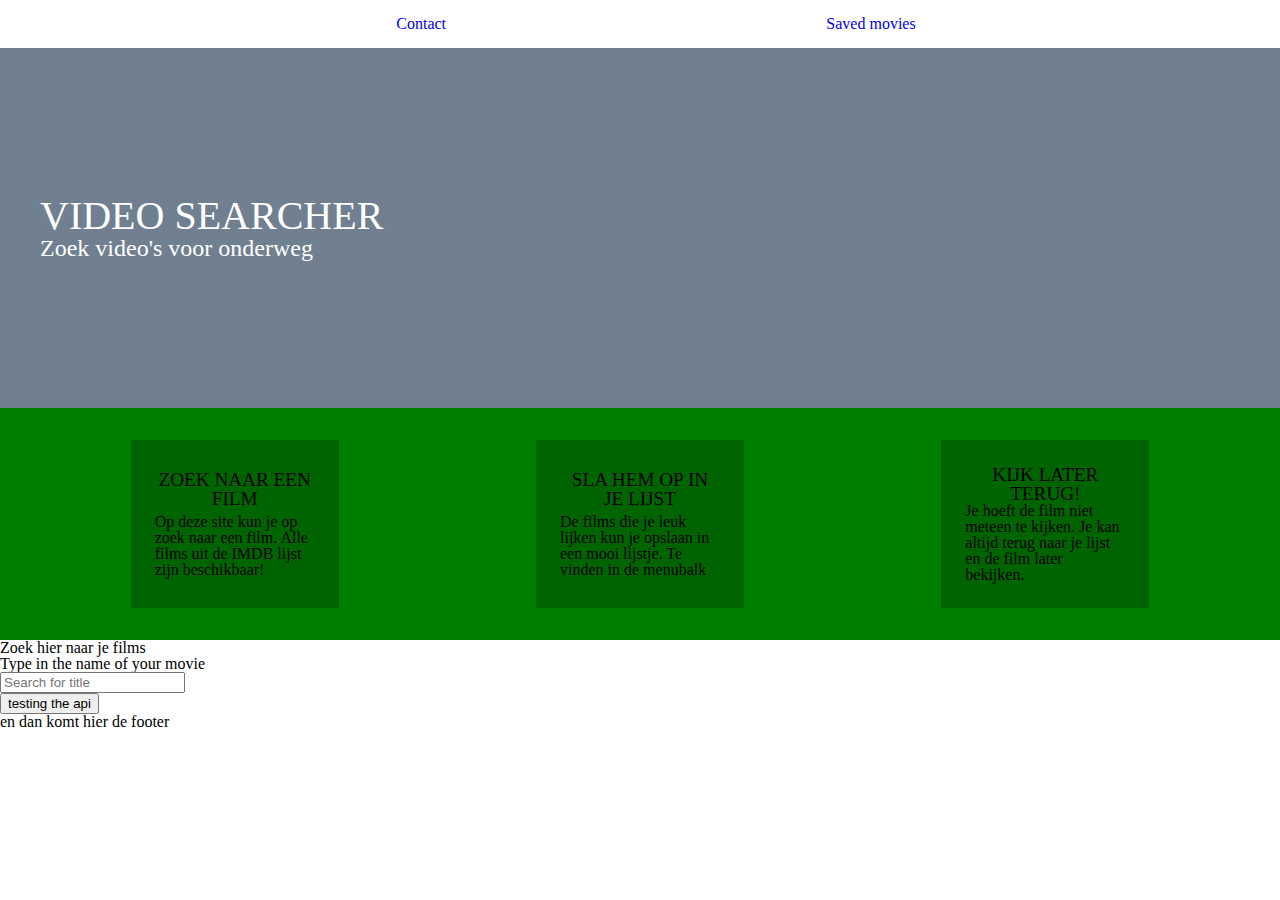
==== index.html @ 5a3d6215 "first commit" ====
<!DOCTYPE html>
<html>
<head>
  <meta charset="utf-8">
  <meta http-equiv="X-UA-Compatible" content="IE=edge">
  <meta name="viewport" content="width=device-width, initial-scale=1">
  <meta name="description" content="Resit for frontend development course CMD">
  <meta name="author" content="Marcel Fleuren">
  <title>Frontend development Resit</title>
  <link rel="stylesheet" href="./main.css">
</head>
  <nav>
    <ul><a href="contact.html">Contact</a></ul>
    <ul><a href="saved.html">Saved movies</a></ul>
  </nav>
  <header>
    <h1>Video searcher</h1>
    <h2>Zoek video's voor onderweg</h2>
  </header>
<body>
  <section>
    <article>
      <h3>Zoek naar een film</h3>
      <p>Op deze site kun je op zoek naar een film. Alle films uit de IMDB lijst zijn beschikbaar!</p>
    </article>
    <article>
      <h3>Sla hem op in je lijst</h3> 
      <p>De films die je leuk lijken kun je opslaan in een mooi lijstje. Te vinden in de menubalk</p>
    </article>
    <article>
      <h3>Kijk later terug!</h3>
      <p>Je hoeft de film niet meteen te kijken. Je kan altijd terug naar je lijst en de film later bekijken.</p>
    </article>
  </section>
  <main>
    <section>
      <h4>Zoek hier naar je films</h4>
      <form action="">
        <fieldset>
          <legend>Type in the name of your movie</legend>
          <input type="text" id="value" name="searchMovie" placeholder="Search for title">
        </fieldset>
      </form>
      <button id="clickMe">testing the api</button>
      <ul id="movieList">
      </ul>
    </section>
  </main>
  <script src="./script.js"></script>
</body>
<footer>
  <p>en dan komt hier de footer</p>
</footer>
</html>
---- main.css ----
/* http://meyerweb.com/eric/tools/css/reset/ 
   v2.0 | 20110126
   License: none (public domain)
*/
html, body, div, span, applet, object, iframe,
h1, h2, h3, h4, h5, h6, p, blockquote, pre,
a, abbr, acronym, address, big, cite, code,
del, dfn, em, img, ins, kbd, q, s, samp,
small, strike, strong, sub, sup, tt, var,
b, u, i, center,
dl, dt, dd, ol, ul, li,
fieldset, form, label, legend,
table, caption, tbody, tfoot, thead, tr, th, td,
article, aside, canvas, details, embed, 
figure, figcaption, footer, header, hgroup, 
menu, nav, output, ruby, section, summary,
time, mark, audio, video {
	margin: 0;
	padding: 0;
	border: 0;
	font-size: 100%;
	font: inherit;
	vertical-align: baseline;
}
/* HTML5 display-role reset for older browsers */
article, aside, details, figcaption, figure, 
footer, header, hgroup, menu, nav, section {
	display: block;
}
body {
	line-height: 1;
}
ol, ul {
	list-style: none;
}
blockquote, q {
	quotes: none;
}
blockquote:before, blockquote:after,
q:before, q:after {
	content: '';
	content: none;
}
table {
	border-collapse: collapse;
	border-spacing: 0;
}
/* // end of css reset */
:root {
  --main-bg-color: #708090;
}

html {
  font-size: 16px;
}
nav { 
  display: flex; 
  justify-content: space-evenly;
  width: 100%;
  padding: 1em;
}
h1 {
  font-size: 2.5rem;
  text-transform: uppercase;
  color: white;
}
h2 {
  font-size: 1.5rem;
  color: white;
}
nav > ul > li {
  list-style-type: none;
}
nav > ul > a {
  text-decoration: none;
}
header { 
  background-color: var(--main-bg-color);
  height: 17.5rem;
  width: 100%;
  padding: 2.5rem;
  display: flex;
  flex-direction: column;
  justify-content: center;
}
body > section {
  display: flex;
  flex-wrap: wrap;
  justify-content: space-around;
  padding: 2rem;
  background-color: green;
}
article { 
  padding: 1.5rem;
  width: 10rem;
  height: 7.5rem;
  display: flex;
  flex-direction: column;
  justify-content: space-evenly;
  background-color: darkgreen;
}
h3:first-child {
 text-align: center;
 font-size: 1.2rem;
 text-transform: uppercase;
}
.spinner {
  width: 40px;
  height: 40px;
  background-color: var(--main-bg-color);
  margin: 100px auto;
  -webkit-animation: sk-rotateplane 1.2s infinite ease-in-out;
  animation: sk-rotateplane 1.2s infinite ease-in-out;
}
@-webkit-keyframes sk-rotateplane {
  0% { -webkit-transform: perspective(120px) }
  50% { -webkit-transform: perspective(120px) rotateY(180deg) }
  100% { -webkit-transform: perspective(120px) rotateY(180deg)  rotateX(180deg) }
}
@keyframes sk-rotateplane {
  0% {
    transform: perspective(120px) rotateX(0deg) rotateY(0deg);
    -webkit-transform: perspective(120px) rotateX(0deg) rotateY(0deg)
  } 50% {
    transform: perspective(120px) rotateX(-180.1deg) rotateY(0deg);
    -webkit-transform: perspective(120px) rotateX(-180.1deg) rotateY(0deg)
  } 100% {
    transform: perspective(120px) rotateX(-180deg) rotateY(-179.9deg);
    -webkit-transform: perspective(120px) rotateX(-180deg) rotateY(-179.9deg);
  }
}
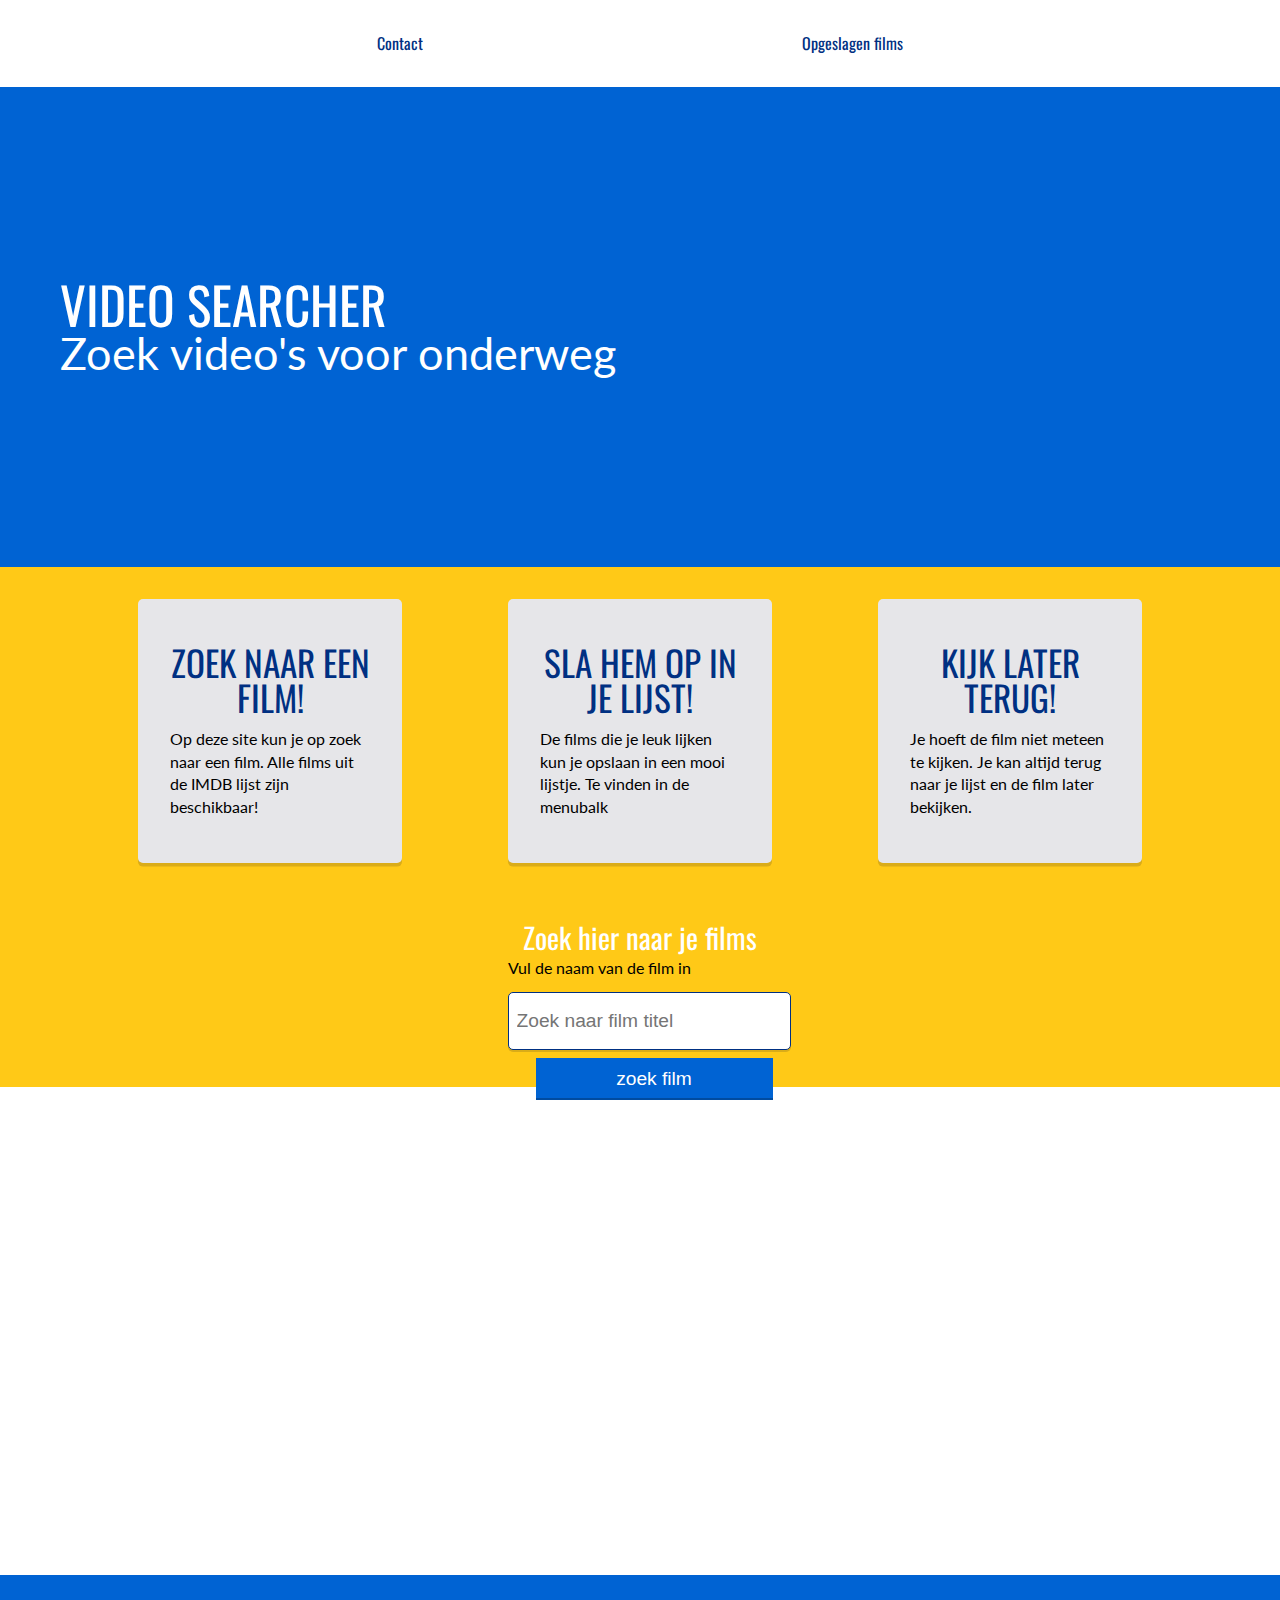
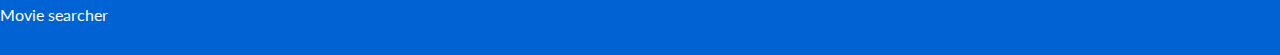
==== commit 7c867e67: "added some styles" ====
--- a/index.html
+++ b/index.html
@@ -6,12 +6,15 @@
   <meta name="viewport" content="width=device-width, initial-scale=1">
   <meta name="description" content="Resit for frontend development course CMD">
   <meta name="author" content="Marcel Fleuren">
+  <link href="https://fonts.googleapis.com/css?family=Lato|Oswald:400,500&display=swap" rel="stylesheet">
+  <link rel="stylesheet" href="./main.css">
   <title>Frontend development Resit</title>
-  <link rel="stylesheet" href="./main.css">
 </head>
   <nav>
-    <ul><a href="contact.html">Contact</a></ul>
-    <ul><a href="saved.html">Saved movies</a></ul>
+    <ul>
+      <li><a href="contact.html">Contact</a></li>
+      <li><a href="saved.html">Opgeslagen films</a></li>
+    </ul>
   </nav>
   <header>
     <h1>Video searcher</h1>
@@ -20,11 +23,11 @@
 <body>
   <section>
     <article>
-      <h3>Zoek naar een film</h3>
+      <h3>Zoek naar een film!</h3>
       <p>Op deze site kun je op zoek naar een film. Alle films uit de IMDB lijst zijn beschikbaar!</p>
     </article>
     <article>
-      <h3>Sla hem op in je lijst</h3> 
+      <h3>Sla hem op in je lijst!</h3> 
       <p>De films die je leuk lijken kun je opslaan in een mooi lijstje. Te vinden in de menubalk</p>
     </article>
     <article>
@@ -34,21 +37,27 @@
   </section>
   <main>
     <section>
-      <h4>Zoek hier naar je films</h4>
-      <form action="">
-        <fieldset>
-          <legend>Type in the name of your movie</legend>
-          <input type="text" id="value" name="searchMovie" placeholder="Search for title">
-        </fieldset>
-      </form>
-      <button id="clickMe">testing the api</button>
-      <ul id="movieList">
-      </ul>
+      <header>
+        <h4>Zoek hier naar je films</h4>
+        <form onsubmit="fetchMovies(event)">
+          <fieldset>
+            <legend>Vul de naam van de film in</legend>
+            <input type="text" id="value" name="searchMovie" placeholder="Zoek naar film titel">
+            <input id="searchMovie" type="submit" value="zoek film"></input>
+          </fieldset>
+        </form>
+      </header>
+      <section class="movieList" id="movieListSection">
+        <ul id="movieList">
+          <li>
+          </li>
+        </ul>
+      </section>
     </section>
   </main>
   <script src="./script.js"></script>
 </body>
 <footer>
-  <p>en dan komt hier de footer</p>
+  <p>Movie searcher</p>
 </footer>
 </html>--- a/main.css
+++ b/main.css
@@ -28,7 +28,7 @@
 	display: block;
 }
 body {
-	line-height: 1;
+  line-height: 1;
 }
 ol, ul {
 	list-style: none;
@@ -47,38 +47,93 @@
 }
 /* // end of css reset */
 :root {
-  --main-bg-color: #708090;
+  --main-bg-color: #0063d3;
+  --sub-bg-color:  #e6e6e9;
+  --action-bg-color: #ffc917;
+  --dark-text: #003082;
+  --button-bg: #0063d3;
 }
 
 html {
   font-size: 16px;
+  margin: 0;
+}
+body{
+  margin: 0;
 }
 nav { 
   display: flex; 
   justify-content: space-evenly;
+  padding: 1rem;
+  box-shadow: 0 0.125rem 0 0 rgba(7,7,33,.15);
+}
+nav > ul {
+  display: flex;
+  justify-content: space-evenly;
+  text-decoration: none;
+  font-family: 'Lato', sans-serif;
   width: 100%;
-  padding: 1em;
+}
+nav > ul > li {
+  padding: 1.2rem;
+}
+nav > ul > li > a {
+  text-decoration: none; 
+  color: var(--dark-text);
+  font-family: 'Oswald', sans-serif;
+}
+nav > ul > li:hover{
+  background-color: var(--action-bg-color);
+  transition: all .2s linear;
+  border-radius: 5px; 
+  cursor: pointer;
+}
+
+h1, h3, h4 {
+  font-family: 'Oswald', sans-serif;
+}
+p {
+  font-family: 'Lato', sans-serif;
+  line-height: 1.4;
+}
+label {
+  font-family: 'Lato', sans-serif;
+  margin-top: 1.25rem;
+  margin-bottom: 0.25rem;
+  line-height: 1.4;
+  color: var(--dark-text);
+}
+legend {
+  font-family: 'Lato', sans-serif;
+  margin-bottom: 1rem;
 }
 h1 {
-  font-size: 2.5rem;
+  font-size: 3.2rem;
   text-transform: uppercase;
   color: white;
 }
 h2 {
-  font-size: 1.5rem;
-  color: white;
-}
-nav > ul > li {
-  list-style-type: none;
-}
-nav > ul > a {
-  text-decoration: none;
+  font-size: 2.8rem;
+  color: white;
+  font-family: 'Lato', sans-serif;
+}
+h3 {
+  font-size: 2.2rem;
+  text-transform: uppercase;
+  color: var(--dark-text);
+}
+h3:first-child {
+  text-align: center;
+ }
+h4 {
+  font-size: 1.8rem;
+  margin-bottom: 0.5rem;
+  color: white;
 }
 header { 
   background-color: var(--main-bg-color);
-  height: 17.5rem;
-  width: 100%;
-  padding: 2.5rem;
+  height: 22.5rem;
+  padding: 3.75rem;
   display: flex;
   flex-direction: column;
   justify-content: center;
@@ -86,23 +141,55 @@
 body > section {
   display: flex;
   flex-wrap: wrap;
-  justify-content: space-around;
+  justify-content: space-between;
   padding: 2rem;
-  background-color: green;
+  background-color: var(--action-bg-color);
 }
 article { 
-  padding: 1.5rem;
-  width: 10rem;
-  height: 7.5rem;
+  padding: 2rem;
+  width: 12.5rem;
+  height: 12.5rem;
   display: flex;
   flex-direction: column;
   justify-content: space-evenly;
-  background-color: darkgreen;
-}
-h3:first-child {
- text-align: center;
- font-size: 1.2rem;
- text-transform: uppercase;
+  background-color: var(--sub-bg-color);
+  border-radius: 5px;
+  box-shadow: 0 0.225rem 0 0 rgba(7,7,33,.15);
+}
+main > section:first-child {
+  min-height: 42.5rem;
+}
+main > section:first-child > header {
+  background-color: var(--action-bg-color);
+  display: flex; 
+  justify-content: space-evenly;
+  align-items: center;
+  align-content: center;
+  flex-direction: column;
+  height: 8.5rem;
+  padding: 1.75rem;
+}
+.formContainer {
+  display: grid;
+  grid-template-columns: 20% 60% 20%;
+}
+.formContainer > form {
+  grid-column-start: 2;
+  margin-top: 1.75rem;
+}
+fieldset {
+  display: flex;
+  flex-direction: column; 
+  justify-content: space-between;
+}
+footer {
+  height: 5rem;
+  background-color: var(--main-bg-color);
+  display: flex;
+  align-content: center;
+  align-items: center;
+  text-align: center;
+  color: white;
 }
 .spinner {
   width: 40px;
@@ -112,20 +199,189 @@
   -webkit-animation: sk-rotateplane 1.2s infinite ease-in-out;
   animation: sk-rotateplane 1.2s infinite ease-in-out;
 }
-@-webkit-keyframes sk-rotateplane {
-  0% { -webkit-transform: perspective(120px) }
-  50% { -webkit-transform: perspective(120px) rotateY(180deg) }
-  100% { -webkit-transform: perspective(120px) rotateY(180deg)  rotateX(180deg) }
-}
+#movieList {
+  text-indent: -20px;
+}
+#movieList > li {
+  margin: 0.75rem 0.75rem;
+}
+#movieList > li > article {
+  background-color: white;
+  border: 0.3px solid lightgrey;
+  height: 3.75rem;
+  display: flex;
+  justify-content: space-evenly;
+  padding: 2rem 3.5rem;
+}
+.released {
+  color: grey; 
+  font-size: 0.75rem;
+}
+input[type="text"] {
+  background-color: white;
+  border: 0.5px solid var(--dark-text);
+  width: 100%;
+  height: 2.5rem;
+  padding: 0.5rem;
+  color: var(--dark-text);
+  font-size: 1.2rem;
+  border-radius: 5px;
+  box-shadow: 0 0.125rem 0 0 rgba(7,7,33,.15);
+  margin-bottom: 0.5rem;
+  outline: none;
+}
+input[type="name"], 
+input[type="surname"], 
+input[type="email"] {
+  background-color: white;
+  border: 0.5px solid var(--dark-text);
+  width: 100%;
+  height: 2.5rem;
+  padding: 0.5rem;
+  color: var(--dark-text);
+  font-size: 1.2rem;
+  border-radius: 5px;
+  box-shadow: 0 0.125rem 0 0 rgba(7,7,33,.15);
+  margin-bottom: 0.5rem;
+  outline: none;
+}
+
+input[type="name"]:focus:invalid {
+  border: 1px solid red;
+}
+input[type="surname"]:focus:invalid {
+  border: 1px solid red;
+}
+input[type="email"]:focus:invalid {
+  border: 1px solid red;
+}
+textarea:focus:invalid {
+  border: 1px solid red;
+}
+
+input[type="name"]:focus:valid {
+  border: 1px solid green;
+}
+input[type="surname"]:focus:valid {
+  border: 1px solid green;
+}
+input[type="email"]:focus:valid {
+  border: 1px solid green;
+}
+textarea:focus:valid {
+  border: 1px solid green;
+}
+
+input[type="submit"] {
+  background-color: var(--button-bg);
+  width: auto;
+  margin-left: 1.75rem;
+  padding: .625rem 1.125rem;
+  min-width: 7.5rem;
+  max-width: 15rem;
+  text-align: center;
+  box-shadow: inset 0 -0.125rem 0 #004ba0;
+  transition: box-shadow .15s ease-in-out;
+  border: none;
+  color: white;
+  font-size: 1.2rem;
+  outline: none;
+}
+input[type="submit"]:hover{
+  cursor: pointer;
+  background-color: var(--dark-text);
+  transition: 0.2s ease-in;
+}
+input[type="submit"]:active{
+  cursor: pointer;
+  background-color: var(--action-bg-color);
+  transition: 0.2s ease-in;
+}
+textarea {
+  background-color: white;
+  font-family: 'Lato', sans-serif;
+  border: 0.5px solid var(--dark-text);
+  width: 100%;
+  height: 2.5rem;
+  padding: 0.5rem;
+  color: var(--dark-text);
+  font-size: 1.2rem;
+  border-radius: 5px;
+  box-shadow: 0 0.125rem 0 0 rgba(7,7,33,.15);
+  margin-bottom: 0.5rem;
+  outline: none;
+}
+
 @keyframes sk-rotateplane {
   0% {
     transform: perspective(120px) rotateX(0deg) rotateY(0deg);
-    -webkit-transform: perspective(120px) rotateX(0deg) rotateY(0deg)
   } 50% {
     transform: perspective(120px) rotateX(-180.1deg) rotateY(0deg);
-    -webkit-transform: perspective(120px) rotateX(-180.1deg) rotateY(0deg)
   } 100% {
     transform: perspective(120px) rotateX(-180deg) rotateY(-179.9deg);
-    -webkit-transform: perspective(120px) rotateX(-180deg) rotateY(-179.9deg);
   }
+}
+/* css for contactform */
+form {
+  display: flex;
+  flex-direction: column;
+  justify-content: space-evenly;
+  margin: 0 auto;
+}
+.contactForm {
+  width: 100%; 
+}
+input[type="email"] {
+  background-color: white;
+  border: 0.5px solid var(--dark-text);
+  width: 25%;
+  height: 2.5rem;
+  padding: 0.5rem;
+  color: var(--dark-text);
+  font-size: 1.2rem;
+  border-radius: 5px;
+  box-shadow: 0 0.125rem 0 0 rgba(7,7,33,.15);
+  margin-bottom: 0.5rem;
+  outline: none;
+}
+
+@media only screen and (min-width: 1080px) {
+  .movieList {
+    margin: 0 auto;
+    max-width: 1080px;
+  }
+  body > section {
+    margin: 0 auto;
+    justify-content: space-evenly;
+  }
+}
+
+@media only screen and (max-width: 520px) {
+  body > section {
+    justify-content: center;
+  }
+}
+article > footer {
+  background-color: white;
+  padding: 0; 
+}
+footer > button {
+  background-color: var(--button-bg);
+  border: none;
+  padding: 1rem;
+  color: white;
+  box-shadow: inset 0 -0.125rem 0 #004ba0;
+  outline: none;
+}
+
+footer > button:hover {
+  cursor: pointer;
+  background-color: var(--dark-text);
+  transition: 0.2s ease-in;
+}
+
+footer > button:active {
+  cursor: pointer;
+  background-color: var(--action-bg-color);
+  transition: 0.2s ease-in;
 }